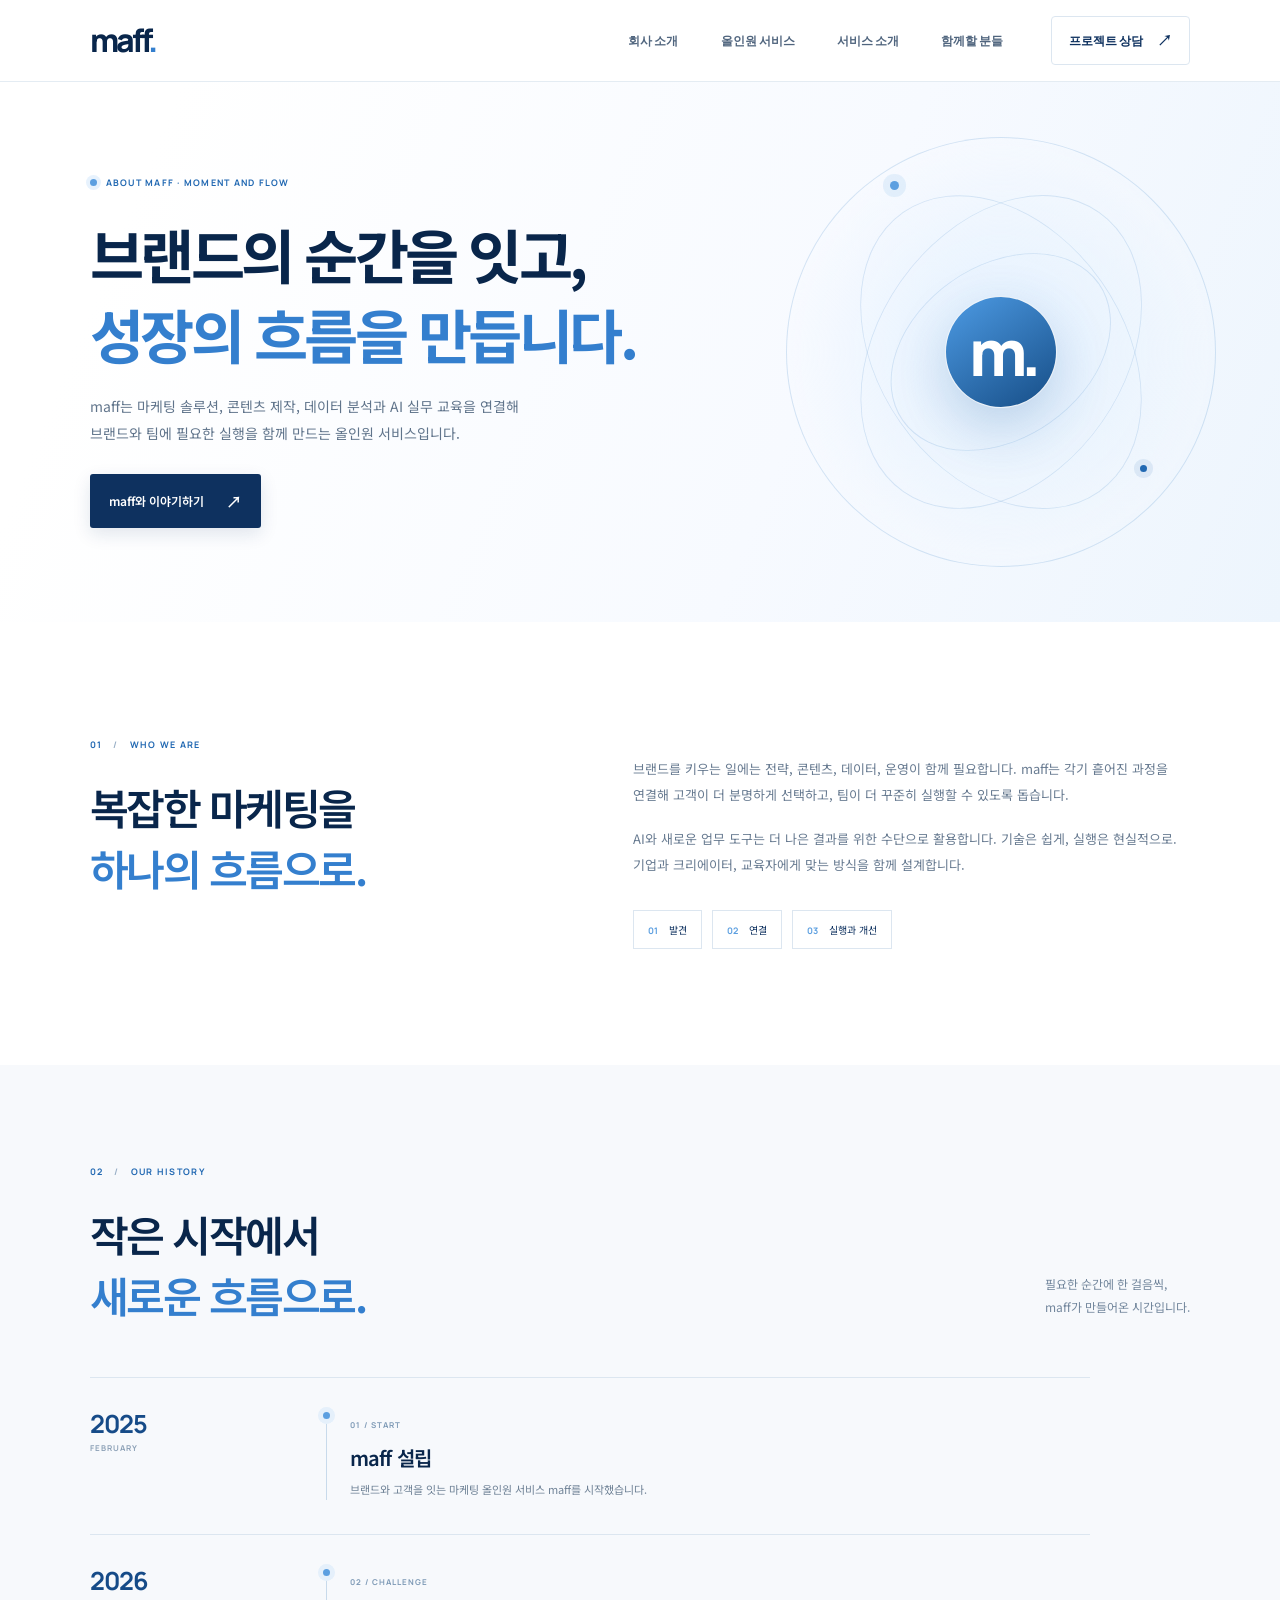
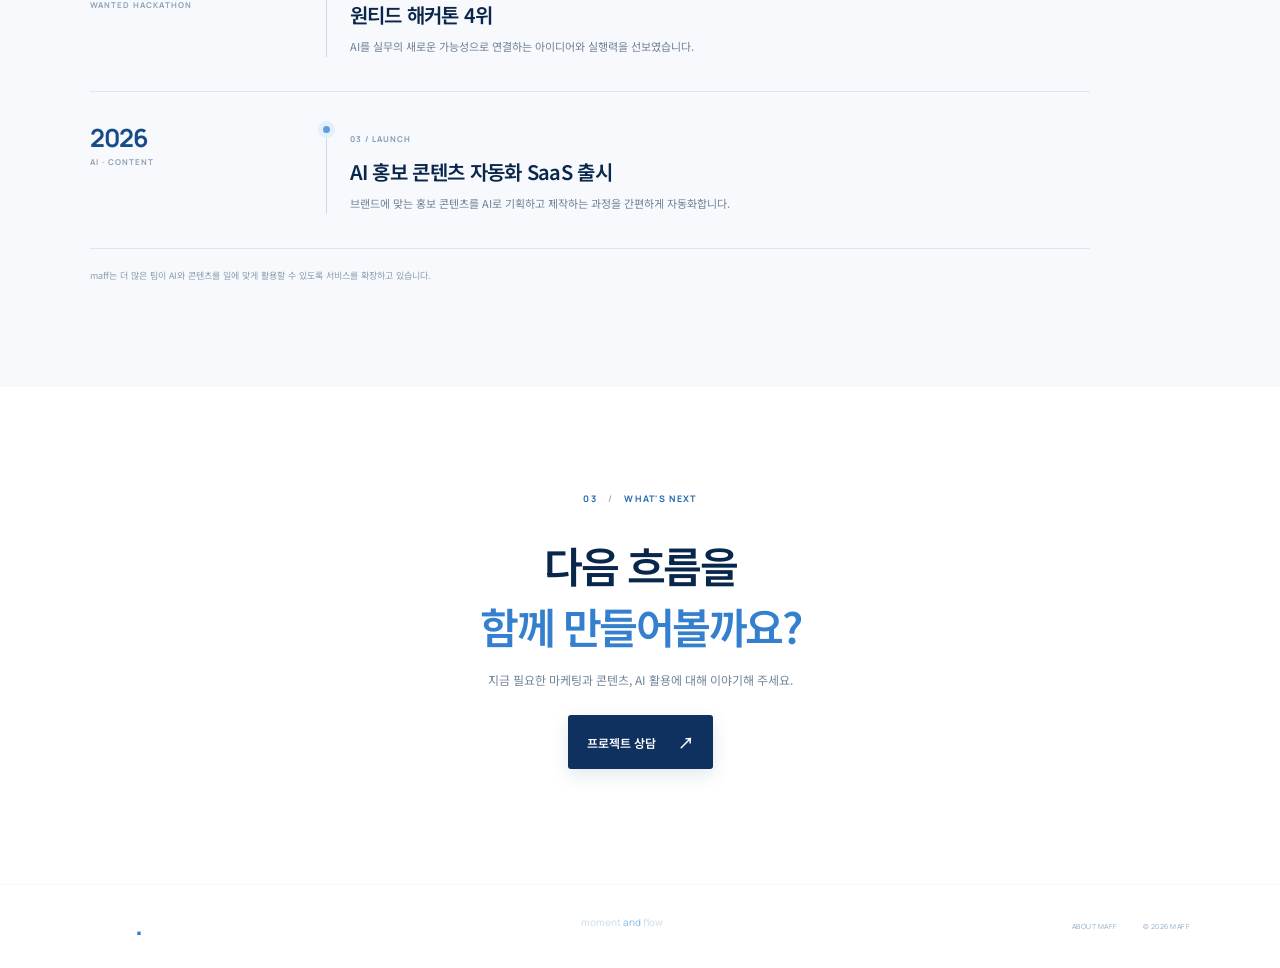
==== about.html @ 711a6cbf "Add maff company history page" ====
<!doctype html>
<html lang="ko">
<head>
  <meta charset="utf-8">
  <meta name="viewport" content="width=device-width, initial-scale=1">
  <meta name="theme-color" content="#ffffff">
  <meta name="description" content="maff는 2025년 시작한 마케팅 올인원 서비스로, 브랜딩과 콘텐츠, 데이터, AI 교육을 연결합니다.">
  <meta property="og:title" content="회사 소개 — maff">
  <meta property="og:description" content="moment and flow. 마케팅과 콘텐츠, 데이터, AI 교육으로 브랜드의 다음 흐름을 만듭니다.">
  <meta property="og:type" content="website">
  <title>회사 소개 — maff</title>
  <link rel="preconnect" href="https://fonts.googleapis.com">
  <link rel="preconnect" href="https://fonts.gstatic.com" crossorigin>
  <link href="https://fonts.googleapis.com/css2?family=Manrope:wght@400;500;600;700;800&family=Noto+Sans+KR:wght@400;500;600;700&display=swap" rel="stylesheet">
  <link rel="stylesheet" href="styles.css?v=about-20261008-1">
</head>
<body>
  <a class="skip-link" href="#main">본문으로 건너뛰기</a>
  <header class="site-header">
    <div class="header-inner">
      <a class="wordmark" href="index.html#top" aria-label="maff 홈">maff<span class="wordmark-dot">.</span></a>
      <button class="menu-toggle" type="button" aria-label="메뉴 열기" aria-expanded="false" aria-controls="primary-nav"><span></span><span></span></button>
      <nav class="primary-nav" id="primary-nav" aria-label="주요 메뉴">
        <a href="about.html" aria-current="page">회사 소개</a><a href="index.html#service">올인원 서비스</a><a href="index.html#capabilities">서비스 소개</a><a href="index.html#audience">함께할 분들</a>
        <a class="nav-cta" href="index.html#contact">프로젝트 상담 <span>↗</span></a>
      </nav>
    </div>
  </header>

  <main id="main">
    <section class="about-hero">
      <div class="section-shell about-hero-inner">
        <p class="eyebrow"><span class="eyebrow-dot"></span> ABOUT MAFF · MOMENT AND FLOW</p>
        <h1>브랜드의 순간을 잇고,<br><span>성장의 흐름을 만듭니다.</span></h1>
        <p class="about-hero-copy">maff는 마케팅 솔루션, 콘텐츠 제작, 데이터 분석과 AI 실무 교육을 연결해<br class="desktop-only"> 브랜드와 팀에 필요한 실행을 함께 만드는 올인원 서비스입니다.</p>
        <a class="button button-primary" href="index.html#contact">maff와 이야기하기 <span>↗</span></a>
        <div class="about-orbit" aria-hidden="true"><span></span><span></span><span></span><b>m.</b></div>
      </div>
    </section>

    <section class="about-story section-shell">
      <div class="about-story-heading">
        <p class="section-label">01 <span>/</span> WHO WE ARE</p>
        <h2>복잡한 마케팅을<br><em>하나의 흐름으로.</em></h2>
      </div>
      <div class="about-story-copy">
        <p>브랜드를 키우는 일에는 전략, 콘텐츠, 데이터, 운영이 함께 필요합니다. maff는 각기 흩어진 과정을 연결해 고객이 더 분명하게 선택하고, 팀이 더 꾸준히 실행할 수 있도록 돕습니다.</p>
        <p>AI와 새로운 업무 도구는 더 나은 결과를 위한 수단으로 활용합니다. 기술은 쉽게, 실행은 현실적으로. 기업과 크리에이터, 교육자에게 맞는 방식을 함께 설계합니다.</p>
        <div class="about-principles"><span><b>01</b> 발견</span><span><b>02</b> 연결</span><span><b>03</b> 실행과 개선</span></div>
      </div>
    </section>

    <section class="history-section">
      <div class="section-shell">
        <div class="history-heading">
          <div><p class="section-label">02 <span>/</span> OUR HISTORY</p><h2>작은 시작에서<br><em>새로운 흐름으로.</em></h2></div>
          <p>필요한 순간에 한 걸음씩,<br>maff가 만들어온 시간입니다.</p>
        </div>
        <ol class="timeline">
          <li class="timeline-item">
            <div class="timeline-date"><span>2025</span><small>FEBRUARY</small></div>
            <div class="timeline-content"><span class="timeline-index">01 / START</span><h3>maff 설립</h3><p>브랜드와 고객을 잇는 마케팅 올인원 서비스 maff를 시작했습니다.</p></div>
          </li>
          <li class="timeline-item">
            <div class="timeline-date"><span>2026</span><small>WANTED HACKATHON</small></div>
            <div class="timeline-content"><span class="timeline-index">02 / CHALLENGE</span><h3>원티드 해커톤 4위</h3><p>AI를 실무의 새로운 가능성으로 연결하는 아이디어와 실행력을 선보였습니다.</p></div>
          </li>
          <li class="timeline-item">
            <div class="timeline-date"><span>2026</span><small>AI · CONTENT</small></div>
            <div class="timeline-content"><span class="timeline-index">03 / LAUNCH</span><h3>AI 홍보 콘텐츠 자동화 SaaS 출시</h3><p>브랜드에 맞는 홍보 콘텐츠를 AI로 기획하고 제작하는 과정을 간편하게 자동화합니다.</p></div>
          </li>
        </ol>
        <p class="history-note">maff는 더 많은 팀이 AI와 콘텐츠를 일에 맞게 활용할 수 있도록 서비스를 확장하고 있습니다.</p>
      </div>
    </section>

    <section class="about-cta section-shell">
      <p class="section-label">03 <span>/</span> WHAT'S NEXT</p>
      <h2>다음 흐름을<br><em>함께 만들어볼까요?</em></h2>
      <p>지금 필요한 마케팅과 콘텐츠, AI 활용에 대해 이야기해 주세요.</p>
      <a class="button button-primary" href="index.html#contact">프로젝트 상담 <span>↗</span></a>
    </section>
  </main>

  <footer class="site-footer section-shell"><a class="wordmark footer-wordmark" href="index.html#top">maff<span class="wordmark-dot">.</span></a><p class="footer-motto">moment <b>and</b> flow</p><div class="footer-meta"><a href="about.html">ABOUT MAFF</a><span>© 2026 MAFF</span></div></footer>
  <script src="script.js?v=20261008-formspree-1"></script>
</body>
</html>
---- styles.css ----
:root {
  --blue-950: #09264b;
  --blue-900: #0e315f;
  --blue-800: #164b88;
  --blue-700: #2168b2;
  --blue-600: #347fce;
  --blue-500: #5c9fe0;
  --blue-300: #a8cbed;
  --blue-100: #e8f2fc;
  --blue-50: #f3f8fe;
  --ink: #14273d;
  --muted: #687b91;
  --paper: #ffffff;
  --wash: #f7f9fc;
  --line: #dce6f0;
  --font-ko: "Noto Sans KR", "Apple SD Gothic Neo", sans-serif;
  --font-en: "Manrope", "DM Sans", sans-serif;
  --page-pad: clamp(22px, 7vw, 112px);
}
* { box-sizing: border-box; }
html { scroll-behavior: smooth; scroll-padding-top: 86px; }
body { margin: 0; color: var(--ink); background: var(--paper); font-family: var(--font-ko); -webkit-font-smoothing: antialiased; }
a { color: inherit; text-decoration: none; }
button { font: inherit; }
.skip-link { position: absolute; top: -60px; left: 20px; z-index: 100; padding: 12px 18px; color: #fff; background: var(--blue-900); border-radius: 8px; }
.skip-link:focus { top: 12px; }
.section-shell { width: min(100%, 1600px); margin-inline: auto; padding-inline: var(--page-pad); }
.site-header { position: sticky; top: 0; z-index: 30; height: 82px; border-bottom: 1px solid rgba(220,230,240,.76); background: rgba(255,255,255,.91); backdrop-filter: blur(16px); }
.header-inner { display: flex; align-items: center; justify-content: space-between; width: min(100%, 1600px); height: 100%; margin-inline: auto; padding-inline: var(--page-pad); }
.wordmark { color: var(--blue-950); font: 800 32px/.9 var(--font-en); letter-spacing: -2.8px; }
.wordmark-dot { color: var(--blue-600); }
.primary-nav { display: flex; align-items: center; gap: clamp(24px, 3.3vw, 50px); color: #50657e; font: 600 12px var(--font-en); }
.primary-nav > a:not(.nav-cta) { transition: color .2s; }
.primary-nav > a:not(.nav-cta):hover { color: var(--blue-600); }
.nav-cta { display: flex; align-items: center; gap: 14px; margin-left: 6px; padding: 13px 17px; border: 1px solid var(--line); border-radius: 4px; color: var(--blue-900); transition: .2s; }
.nav-cta:hover { color: white; border-color: var(--blue-900); background: var(--blue-900); }
.nav-cta span { font-size: 15px; }
.menu-toggle { display: none; }
.hero { position: relative; display: grid; grid-template-columns: 1.05fr .95fr; align-items: center; min-height: 660px; padding-top: 58px; padding-bottom: 94px; overflow: hidden; background: linear-gradient(115deg, #fff 15%, #fbfdff 58%, #f3f8fe 100%); }
.hero-copy { position: relative; z-index: 2; padding-bottom: 6px; }
.eyebrow, .section-label, .hero-bottom, .art-caption, .service-top, .service-tags, .services-footer, .flow-kicker, .canvas-label, .canvas-foot, .work-note, .contact-card-top, .footer-meta { font-family: var(--font-en); }
.eyebrow { display: flex; align-items: center; gap: 9px; margin: 0 0 26px; color: var(--blue-700); font-size: 9px; font-weight: 700; letter-spacing: 1.25px; }
.eyebrow-dot { width: 7px; height: 7px; border-radius: 50%; background: var(--blue-500); box-shadow: 0 0 0 4px #e7f2fd; }
h1,h2,h3,p { margin-top: 0; }
.hero h1 { margin-bottom: 23px; color: var(--blue-950); font-size: clamp(37px, 4.35vw, 65px); font-weight: 700; letter-spacing: -3.8px; line-height: 1.31; word-break: keep-all; }
.hero h1 span { color: var(--blue-600); }
.hero-description { margin-bottom: 31px; color: #60748b; font-size: 15px; line-height: 1.9; word-break: keep-all; }
.hero-actions { display: flex; align-items: center; gap: 25px; }
.button { display: inline-flex; align-items: center; gap: 22px; padding: 15px 19px; border-radius: 3px; font-size: 12px; font-weight: 600; transition: .2s; }
.button-primary { color: #fff; background: var(--blue-900); box-shadow: 0 6px 18px rgba(14,49,95,.12); }
.button-primary:hover { transform: translateY(-2px); background: var(--blue-700); }
.button-primary span { font-size: 16px; }
.text-link, .arrow-link { color: var(--blue-800); font: 600 11px var(--font-en); }
.text-link span, .arrow-link span { margin-left: 7px; color: var(--blue-600); }
.hero-note { display: flex; align-items: center; gap: 11px; margin-top: 58px; color: #8b9bad; font-size: 10px; }
.note-line { width: 30px; height: 1px; background: var(--blue-500); }
.hero-art { position: relative; justify-self: end; width: min(100%, 500px); aspect-ratio: 1 / 1; margin-right: -10px; }
.hero-art::before { position: absolute; inset: 12%; border-radius: 50%; background: radial-gradient(circle, rgba(220,238,255,.9), rgba(242,248,254,.42) 62%, transparent 69%); content: ""; }
.art-orbit { position: absolute; top: 50%; left: 50%; border: 1px solid rgba(67,135,199,.24); border-radius: 50%; transform: translate(-50%,-50%) rotate(-25deg); }
.orbit-one { width: 86%; height: 42%; }
.orbit-two { width: 80%; height: 64%; transform: translate(-50%,-50%) rotate(38deg); border-color: rgba(67,135,199,.18); }
.orbit-three { width: 55%; height: 87%; transform: translate(-50%,-50%) rotate(58deg); border-color: rgba(67,135,199,.14); }
.art-core { position: absolute; top: 50%; left: 50%; display: grid; width: 156px; height: 156px; place-items: center; border: 1px solid rgba(255,255,255,.9); border-radius: 50%; background: linear-gradient(145deg, #4d9be4, #1b5795 75%); box-shadow: 0 24px 70px rgba(36,99,159,.28), inset 0 2px 10px rgba(255,255,255,.28); transform: translate(-50%,-50%); }
.art-core::before { position: absolute; inset: 11px; border: 1px solid rgba(255,255,255,.22); border-radius: 50%; content: ""; }
.art-core span { margin-top: -13px; color: white; font: 700 99px/.9 var(--font-en); letter-spacing: -12px; }
.art-node { position: absolute; display: flex; align-items: center; gap: 8px; padding: 9px 12px; border: 1px solid rgba(211,228,244,.92); border-radius: 24px; color: var(--blue-900); background: rgba(255,255,255,.86); box-shadow: 0 7px 22px rgba(21,72,119,.08); font: 600 9px var(--font-en); }
.art-node i { display: block; width: 6px; height: 6px; border-radius: 50%; background: var(--blue-500); }
.node-a { top: 21%; left: 14%; }.node-b { top: 26%; right: 4%; }.node-c { right: 12%; bottom: 18%; }
.art-caption { position: absolute; bottom: 18%; left: 9%; color: #7890a9; font-size: 8px; font-weight: 600; letter-spacing: 1px; line-height: 2.2; }
.art-caption span { margin-right: 6px; color: var(--blue-600); }
.art-sparkle { position: absolute; color: var(--blue-400, #78ade0); }
.sparkle-a { top: 18%; right: 23%; font-size: 20px; }.sparkle-b { bottom: 27%; left: 16%; color: #9dc6eb; font-size: 14px; }
.hero-bottom { position: absolute; right: var(--page-pad); bottom: 27px; left: var(--page-pad); display: flex; align-items: center; gap: 12px; color: #91a2b4; font-size: 8px; font-weight: 600; letter-spacing: 1.2px; }
.scroll-mark { color: var(--blue-500); font-size: 15px; }.hero-bottom-right { margin-left: auto; }
.intro { padding-top: 133px; padding-bottom: 106px; }
.section-label { display: flex; align-items: center; gap: 11px; color: var(--blue-700); font-size: 9px; font-weight: 700; letter-spacing: 1.3px; }
.section-label > span { color: #97aec5; }
.intro-content { display: grid; grid-template-columns: 1.05fr .95fr; align-items: end; gap: 8%; margin-top: 42px; }
.intro h2, .approach h2, .work-heading h2 { margin-bottom: 0; color: var(--blue-950); font-size: clamp(31px, 3.3vw, 47px); font-weight: 600; letter-spacing: -2.6px; line-height: 1.5; word-break: keep-all; }
.intro h2 em, .approach h2 em, .contact-copy h2 em { color: var(--blue-600); font-style: normal; }
.intro-text { max-width: 440px; padding-bottom: 4px; }
.intro-text p { margin-bottom: 20px; color: #687b91; font-size: 13px; line-height: 2; word-break: keep-all; }
.arrow-link { font-family: var(--font-ko); font-size: 11px; }
.intro-signature { display: flex; align-items: center; gap: 15px; margin-top: 72px; padding-top: 20px; border-top: 1px solid var(--line); color: #7890a8; font-size: 10px; }
.signature-mark { color: var(--blue-700); font: 800 25px var(--font-en); letter-spacing: -2px; }.intro-signature > span:nth-child(2) { color: var(--blue-900); font: 600 12px var(--font-en); }.intro-signature b { color: var(--blue-500); font-weight: 400; }.signature-line { flex: 1; height: 1px; background: var(--line); }
.services-section { padding-block: 108px 58px; color: #fff; background: var(--blue-950); }
.services-heading { display: flex; align-items: end; justify-content: space-between; margin-bottom: 54px; }
.light-label { color: #9dc5ec; }.light-label > span { color: #7292b6; }
.services-heading h2 { margin: 26px 0 0; color: #fff; font-size: clamp(34px, 4vw, 54px); font-weight: 600; letter-spacing: -2.8px; line-height: 1.4; }
.services-heading > p { margin-bottom: 4px; color: #b6c8dc; font-size: 12px; line-height: 1.9; }
.service-grid { display: grid; grid-template-columns: repeat(3, 1fr); border-top: 1px solid rgba(186,211,237,.25); border-left: 1px solid rgba(186,211,237,.25); }
.service-card { position: relative; min-height: 250px; padding: 25px 27px 23px; border-right: 1px solid rgba(186,211,237,.25); border-bottom: 1px solid rgba(186,211,237,.25); background: rgba(255,255,255,.025); transition: background .24s, transform .24s; }
.service-card:hover { z-index: 1; background: rgba(102,163,221,.12); transform: translateY(-3px); }
.service-featured { background: rgba(59,124,185,.14); }
.service-top { display: flex; align-items: center; justify-content: space-between; color: #8eaccb; font-size: 8px; font-weight: 600; letter-spacing: 1px; }
.service-icon { display: grid; width: 32px; height: 32px; place-items: center; border: 1px solid rgba(173,204,235,.33); border-radius: 50%; color: #abd0f2; font: 400 19px var(--font-en); }
.icon-orbit { font-size: 26px; }.icon-star { font-size: 15px; }.icon-bag { font-size: 20px; }.icon-ai { font-size: 17px; color: #d0e6fb; }
.service-card h3 { margin: 21px 0 10px; color: #fff; font-size: 21px; font-weight: 500; letter-spacing: -.8px; line-height: 1.5; }
.service-card p { max-width: 260px; min-height: 40px; margin-bottom: 18px; color: #afc0d3; font-size: 10px; line-height: 1.8; word-break: keep-all; }
.service-tags { display: flex; flex-wrap: wrap; gap: 5px; }
.service-tags span { padding: 5px 8px; border: 1px solid rgba(167,195,224,.2); border-radius: 2px; color: #9cb4cf; font-size: 7px; }
.services-footer { display: flex; align-items: center; justify-content: space-between; padding-top: 23px; color: #7793b2; font-size: 8px; font-weight: 600; letter-spacing: 1px; }
.services-footer a { color: #d5e7f8; font-family: var(--font-ko); font-size: 10px; letter-spacing: 0; }.services-footer a span { margin-left: 10px; color: #8dc0f0; }
.approach { display: grid; grid-template-columns: .85fr 1.15fr; gap: 8%; padding-top: 133px; padding-bottom: 127px; }
.approach-heading h2 { margin: 33px 0 17px; font-size: clamp(31px, 3vw, 43px); line-height: 1.48; }
.approach-heading > p { color: #74869a; font-size: 11px; line-height: 1.9; }
.flow-list { border-top: 1px solid var(--line); }
.flow-step { display: grid; grid-template-columns: 36px 56px 1fr 20px; align-items: center; gap: 14px; min-height: 104px; border-bottom: 1px solid var(--line); }
.flow-number { align-self: start; padding-top: 25px; color: #8fa8c0; font: 600 9px var(--font-en); }
.flow-symbol { position: relative; display: grid; width: 43px; height: 43px; place-items: center; border: 1px solid #cfe0f0; border-radius: 50%; background: var(--blue-50); }
.symbol-discover i { width: 13px; height: 13px; border: 2px solid var(--blue-600); border-radius: 50%; }.symbol-discover i::after { position: relative; top: 8px; left: 9px; display: block; width: 7px; height: 2px; background: var(--blue-600); content: ""; transform: rotate(48deg); }
.symbol-design i { position: absolute; width: 7px; height: 7px; border: 1px solid var(--blue-600); border-radius: 50%; }.symbol-design i:nth-child(1) { top: 10px; left: 17px; }.symbol-design i:nth-child(2) { bottom: 10px; left: 10px; }.symbol-design i:nth-child(3) { right: 10px; bottom: 10px; }
.symbol-make i { width: 15px; height: 15px; border: 1px solid var(--blue-600); transform: rotate(45deg); }.symbol-grow i { position: absolute; bottom: 12px; width: 5px; border: 1px solid var(--blue-600); border-bottom: 0; }.symbol-grow i:nth-child(1) { left: 11px; height: 8px; }.symbol-grow i:nth-child(2) { left: 19px; height: 14px; }.symbol-grow i:nth-child(3) { left: 27px; height: 19px; }
.flow-kicker { display: block; margin-bottom: 5px; color: var(--blue-600); font-size: 7px; font-weight: 700; letter-spacing: 1.1px; }
.flow-copy h3 { margin-bottom: 4px; color: var(--blue-950); font-size: 14px; font-weight: 600; letter-spacing: -.5px; }
.flow-copy p { margin: 0; color: #7a8c9f; font-size: 9px; line-height: 1.6; word-break: keep-all; }
.flow-arrow { align-self: start; padding-top: 22px; color: #8fb7de; font-size: 17px; }
.work-teaser { padding-block: 102px 93px; background: var(--wash); }
.work-heading { display: flex; align-items: end; justify-content: space-between; margin-bottom: 37px; }
.work-heading h2 { margin-top: 24px; font-size: clamp(30px, 3.2vw, 43px); line-height: 1.48; }
.work-heading > p { margin-bottom: 3px; color: #72869c; font-size: 11px; line-height: 1.9; }
.work-canvas { overflow: hidden; border: 1px solid #dfe9f2; background: #edf4fb; }
.canvas-label, .canvas-foot { display: flex; justify-content: space-between; padding: 14px 19px; color: #7893ad; font-size: 7px; font-weight: 600; letter-spacing: 1px; }
.canvas-visual { position: relative; display: grid; min-height: 360px; place-items: center; overflow: hidden; background: radial-gradient(ellipse at 50% 52%, rgba(255,255,255,.98), rgba(231,241,250,.75) 57%, #e9f2fa 100%); }
.canvas-ring { position: absolute; top: 50%; left: 50%; border: 1px solid rgba(72,132,190,.22); border-radius: 50%; transform: translate(-50%,-50%); }
.ring-a { width: 390px; height: 170px; transform: translate(-50%,-50%) rotate(-22deg); }.ring-b { width: 370px; height: 250px; transform: translate(-50%,-50%) rotate(27deg); }.ring-c { width: 250px; height: 320px; transform: translate(-50%,-50%) rotate(55deg); }
.canvas-center { z-index: 1; display: grid; width: 110px; height: 110px; place-items: center; border-radius: 50%; color: white; background: linear-gradient(145deg,#4d9be4,#164d86); box-shadow: 0 18px 35px rgba(28,85,139,.2); font: 700 35px var(--font-en); letter-spacing: -3px; }.canvas-center span { color: #c5e3ff; }
.canvas-chip { position: absolute; z-index: 2; padding: 9px 12px; border: 1px solid #d7e5f2; border-radius: 4px; color: #7792ab; background: rgba(255,255,255,.88); box-shadow: 0 8px 25px rgba(41,83,120,.07); font: 600 7px/1.7 var(--font-en); letter-spacing: .7px; }.canvas-chip b { color: #24476d; font-size: 10px; font-weight: 600; letter-spacing: 0; }
.chip-brand { top: 18%; left: calc(50% - 212px); }.chip-digital { top: 23%; right: calc(50% - 232px); }.chip-content { bottom: 17%; left: calc(50% - 226px); }.chip-data { right: calc(50% - 217px); bottom: 18%; }
.canvas-mini { position: absolute; right: 10%; bottom: 12%; color: #6e8eae; font: 600 9px/1.7 var(--font-en); }.canvas-mini span { color: #94adc4; }
.work-note { margin: 14px 0 0; color: #8b9caf; font-size: 8px; }
.contact-section { color: #fff; background: var(--blue-900); }
.contact-shell { display: grid; grid-template-columns: .88fr 1.12fr; align-items: center; gap: clamp(36px, 7vw, 100px); min-height: 430px; padding-top: 82px; padding-bottom: 82px; }
.contact-copy h2 { margin: 29px 0 13px; color: #fff; font-size: clamp(38px, 4.3vw, 57px); font-weight: 600; letter-spacing: -3.2px; line-height: 1.4; }
.contact-copy h2 em { color: #8cc4f4; }.contact-copy > p { margin-bottom: 24px; color: #bbcee2; font-size: 11px; line-height: 1.9; }
.contact-email { display: inline-flex; align-items: center; gap: 18px; padding-bottom: 7px; border-bottom: 1px solid #8ab7e3; color: white; font-size: 11px; }.contact-email span { color: #9bcafa; font-size: 15px; }
.contact-card { position: relative; min-height: 225px; padding: 23px; overflow: hidden; border: 1px solid rgba(220,238,255,.22); background: linear-gradient(135deg,rgba(255,255,255,.11),rgba(255,255,255,.035)); }
.contact-card-top { position: relative; z-index: 1; display: flex; align-items: center; justify-content: space-between; color: #aac5df; font-size: 7px; font-weight: 600; letter-spacing: 1px; }.contact-card-mark { color: #fff; font: 800 21px var(--font-en); letter-spacing: -2px; }
.contact-card > p { position: relative; z-index: 1; margin: 35px 0 19px; color: #fff; font-size: 20px; font-weight: 500; letter-spacing: -.8px; line-height: 1.55; }
.contact-card-link { position: relative; z-index: 1; display: inline-flex; gap: 16px; color: #c6def5; font-size: 10px; }.contact-card-link span { color: #9bcafa; }
.contact-orbit { position: absolute; right: -67px; bottom: -132px; width: 280px; height: 280px; border: 1px solid rgba(178,216,251,.24); border-radius: 50%; }.contact-orbit::before,.contact-orbit::after { position: absolute; inset: 23px; border: 1px solid rgba(178,216,251,.18); border-radius: 50%; content: ""; }.contact-orbit::after { inset: 50px; }.contact-orbit i { position: absolute; top: 42px; left: 27px; width: 7px; height: 7px; border-radius: 50%; background: #8cc4f4; }.contact-orbit i:nth-child(2) { top: 100px; left: -3px; width: 5px; height: 5px; }.contact-orbit i:nth-child(3) { top: 20px; left: 80px; width: 4px; height: 4px; }
.site-footer { display: grid; grid-template-columns: 1fr 1fr auto; align-items: center; min-height: 84px; border-top: 1px solid rgba(211,231,250,.2); }.footer-wordmark { color: #fff; font-size: 25px; }.footer-motto { color: #d0e0f0; font: 500 10px var(--font-en); }.footer-motto b { color: #85b9e9; font-weight: 400; }.footer-meta { display: flex; gap: 25px; color: #8ea9c4; font-size: 7px; letter-spacing: .5px; }
@media (max-width: 900px) {
  :root { --page-pad: 5vw; }
  .hero { min-height: 590px; grid-template-columns: 1.1fr .9fr; }.hero-art { width: 112%; margin-right: -40px; }.hero h1 { font-size: clamp(36px,5vw,52px); }
  .service-card { padding-inline: 20px; }.service-card h3 { font-size: 19px; }.approach { gap: 5%; }.contact-shell { gap: 6%; }
}
@media (max-width: 680px) {
  :root { --page-pad: 23px; }
  html { scroll-padding-top: 68px; }.site-header { height: 66px; }.wordmark { font-size: 29px; }.menu-toggle { display: flex; flex-direction: column; gap: 5px; justify-content: center; width: 40px; height: 40px; padding: 9px; border: 1px solid var(--line); border-radius: 3px; background: white; }.menu-toggle span { display: block; width: 20px; height: 1px; background: var(--blue-900); transition: transform .2s; }.menu-toggle[aria-expanded="true"] span:first-child { transform: translateY(3px) rotate(45deg); }.menu-toggle[aria-expanded="true"] span:last-child { transform: translateY(-3px) rotate(-45deg); }
  .primary-nav { position: absolute; top: 65px; right: 0; left: 0; display: none; align-items: stretch; gap: 0; padding: 9px var(--page-pad) 22px; border-bottom: 1px solid var(--line); background: rgba(255,255,255,.98); box-shadow: 0 15px 20px rgba(18,48,78,.06); }.primary-nav.is-open { display: flex; flex-direction: column; }.primary-nav > a:not(.nav-cta) { padding: 14px 2px; border-bottom: 1px solid #edf1f5; font-size: 13px; }.nav-cta { justify-content: space-between; margin: 14px 0 0; padding: 13px 14px; }
  .hero { display: flex; flex-direction: column; align-items: stretch; min-height: auto; padding-top: 60px; padding-bottom: 69px; }.hero-copy { z-index: 3; }.eyebrow { margin-bottom: 20px; font-size: 7px; letter-spacing: .8px; }.hero h1 { margin-bottom: 16px; font-size: clamp(35px, 9vw, 48px); letter-spacing: -2.6px; line-height: 1.38; }.hero-description { font-size: 12px; }.desktop-only { display: none; }.hero-actions { gap: 18px; }.button { padding: 13px 15px; font-size: 10px; }.text-link { font-size: 10px; }.hero-note { margin-top: 30px; font-size: 9px; }.hero-art { align-self: center; width: min(100%, 390px); margin: -9px 0 -20px; }.art-core { width: 120px; height: 120px; }.art-core span { font-size: 78px; }.node-a { left: 8%; }.node-b { right: 3%; }.node-c { right: 6%; }.art-caption { left: 4%; }.hero-bottom { right: var(--page-pad); bottom: 17px; left: var(--page-pad); font-size: 7px; }
  .intro { padding-top: 83px; padding-bottom: 75px; }.intro-content { grid-template-columns: 1fr; gap: 20px; margin-top: 27px; }.intro h2 { font-size: 32px; letter-spacing: -2px; line-height: 1.48; }.intro-text { max-width: 100%; }.intro-text p { font-size: 12px; }.intro-signature { gap: 9px; margin-top: 43px; font-size: 8px; }.intro-signature > span:last-child { font-size: 8px; }.signature-line { min-width: 12px; }
  .services-section { padding-block: 78px 36px; }.services-heading { display: block; margin-bottom: 31px; }.services-heading h2 { margin-top: 21px; font-size: 37px; letter-spacing: -2px; }.services-heading > p { margin-top: 12px; font-size: 10px; }.service-grid { grid-template-columns: repeat(2,1fr); }.service-card { min-height: 226px; padding: 18px 13px 17px; }.service-top { font-size: 6px; letter-spacing: .55px; }.service-icon { width: 27px; height: 27px; font-size: 16px; }.service-card h3 { margin: 17px 0 7px; font-size: 17px; }.service-card p { min-height: 53px; margin-bottom: 12px; font-size: 9px; }.service-tags { gap: 4px; }.service-tags span { padding: 4px 5px; font-size: 6px; }.services-footer { align-items: start; gap: 12px; font-size: 6px; }.services-footer a { max-width: 155px; text-align: right; font-size: 9px; }
  .approach { grid-template-columns: 1fr; gap: 33px; padding-top: 83px; padding-bottom: 82px; }.approach-heading h2 { margin: 23px 0 12px; font-size: 34px; letter-spacing: -2px; }.flow-step { grid-template-columns: 24px 44px 1fr 15px; gap: 9px; min-height: 94px; }.flow-symbol { width: 37px; height: 37px; }.symbol-design i:nth-child(1) { top: 8px; left: 15px; }.symbol-design i:nth-child(2) { bottom: 8px; left: 8px; }.symbol-design i:nth-child(3) { right: 8px; bottom: 8px; }.symbol-grow i:nth-child(1) { left: 9px; }.symbol-grow i:nth-child(2) { left: 16px; }.symbol-grow i:nth-child(3) { left: 23px; }.flow-copy h3 { font-size: 13px; }.flow-copy p { font-size: 8px; }.flow-arrow { font-size: 14px; }
  .work-teaser { padding-block: 78px 64px; }.work-heading { display: block; margin-bottom: 25px; }.work-heading h2 { margin-top: 20px; font-size: 31px; letter-spacing: -2px; }.work-heading > p { margin-top: 11px; font-size: 10px; }.canvas-label, .canvas-foot { padding: 12px 10px; font-size: 6px; letter-spacing: .5px; }.canvas-visual { min-height: 290px; }.ring-a { width: 290px; height: 135px; }.ring-b { width: 285px; height: 205px; }.ring-c { width: 195px; height: 265px; }.canvas-center { width: 84px; height: 84px; font-size: 28px; }.canvas-chip { padding: 7px 8px; font-size: 6px; }.canvas-chip b { font-size: 8px; }.chip-brand { left: calc(50% - 154px); }.chip-digital { right: calc(50% - 164px); }.chip-content { left: calc(50% - 163px); }.chip-data { right: calc(50% - 153px); }.canvas-mini { right: 7%; bottom: 7%; font-size: 7px; }.work-note { font-size: 7px; line-height: 1.6; }
  .contact-shell { grid-template-columns: 1fr; gap: 34px; padding-top: 73px; padding-bottom: 55px; }.contact-copy h2 { margin: 23px 0 11px; font-size: 43px; letter-spacing: -2.6px; }.contact-card { min-height: 205px; }.contact-card > p { margin-top: 28px; font-size: 19px; }.site-footer { grid-template-columns: 1fr auto; gap: 8px; min-height: 100px; padding-top: 18px; padding-bottom: 17px; }.footer-motto { justify-self: end; }.footer-meta { grid-column: 1 / -1; justify-content: space-between; gap: 8px; font-size: 6px; }
}
@media (prefers-reduced-motion: reduce) { html { scroll-behavior: auto; } *, *::before, *::after { transition-duration: .01ms !important; animation-duration: .01ms !important; animation-iteration-count: 1 !important; } }

/* AI platform home refresh */
.audience-grid { display: grid; grid-template-columns: repeat(3, 1fr); border-top: 1px solid var(--line); border-left: 1px solid var(--line); background: #fff; }
.audience-card { display: flex; min-height: 275px; flex-direction: column; align-items: flex-start; padding: 25px 28px; border-right: 1px solid var(--line); border-bottom: 1px solid var(--line); background: #fff; transition: background .2s, transform .2s; }
.audience-card:hover { background: #f8fbff; transform: translateY(-3px); }
.audience-index { color: #7792ad; font: 700 8px var(--font-en); letter-spacing: 1px; }
.audience-symbol { display: grid; width: 42px; height: 42px; margin-top: 24px; place-items: center; border: 1px solid #d5e6f6; border-radius: 50%; color: var(--blue-700); background: var(--blue-50); font-size: 20px; }
.audience-card h3 { margin: 17px 0 9px; color: var(--blue-950); font-size: 19px; font-weight: 600; letter-spacing: -.7px; }
.audience-card p { margin: 0 0 20px; color: #6f8296; font-size: 11px; line-height: 1.9; word-break: keep-all; }
.audience-card a { display: flex; width: 100%; justify-content: space-between; margin-top: auto; padding-top: 13px; border-top: 1px solid #e7edf3; color: var(--blue-800); font-size: 10px; font-weight: 600; }
.audience-card a span { color: var(--blue-500); }
.contact-form { display: grid; min-width: 0; align-content: start; gap: 9px; padding: clamp(20px, 3vw, 32px); border: 1px solid rgba(220,238,255,.23); background: rgba(255,255,255,.07); }
.contact-form label { margin-top: 6px; color: #d8e8f8; font-size: 10px; font-weight: 600; }
.contact-form input, .contact-form select, .contact-form textarea { width: 100%; padding: 12px 13px; border: 1px solid rgba(213,231,248,.27); border-radius: 2px; outline: none; color: #fff; background: rgba(255,255,255,.08); font: 400 11px/1.7 var(--font-ko); }
.contact-form input::placeholder, .contact-form textarea::placeholder { color: #a9bfd5; }
.contact-form select { color: #fff; }
.contact-form select option { color: var(--ink); background: #fff; }
.contact-form input:focus, .contact-form select:focus, .contact-form textarea:focus { border-color: #9bcafa; box-shadow: 0 0 0 3px rgba(155,202,250,.14); }
.contact-form textarea { resize: vertical; }
.form-submit { justify-content: space-between; width: 100%; margin-top: 8px; border: 0; cursor: pointer; }
.form-note { margin: 0; color: #b9cde0; font-size: 9px; line-height: 1.7; }
@media (max-width: 900px) {
  .audience-grid { grid-template-columns: repeat(2, minmax(0, 1fr)); }
  .audience-card { padding-inline: 20px; }
  .audience-card:last-child { grid-column: 1 / -1; justify-self: center; width: 50%; }
  .contact-shell { grid-template-columns: 1fr; gap: 36px; padding-top: 70px; padding-bottom: 58px; }
  .contact-copy { max-width: 680px; }
  .contact-form { width: 100%; }
}
@media (max-width: 680px) {
  .audience-grid { grid-template-columns: 1fr; }
  .audience-card:last-child { grid-column: auto; width: 100%; }
  .audience-card { min-height: 235px; padding: 21px; }
  .audience-symbol { margin-top: 17px; }
  .contact-form { padding: 19px; }
  .contact-form input, .contact-form select, .contact-form textarea { font-size: 12px; }
}

/* About page */
.about-hero { position: relative; overflow: hidden; background: linear-gradient(112deg, #fff 12%, #f7faff 62%, #edf5fd 100%); }
.about-hero-inner { position: relative; display: grid; grid-template-columns: 1.08fr .92fr; align-content: center; align-items: center; min-height: 540px; padding-block: 76px; }
.about-hero .eyebrow { grid-column: 1; margin-bottom: 25px; }
.about-hero h1 { position: relative; z-index: 1; grid-column: 1; margin-bottom: 20px; color: var(--blue-950); font-size: clamp(38px, 4.6vw, 64px); font-weight: 700; letter-spacing: -3.5px; line-height: 1.35; word-break: keep-all; }
.about-hero h1 span { color: var(--blue-600); }
.about-hero-copy { position: relative; z-index: 1; grid-column: 1; margin-bottom: 27px; color: #60748b; font-size: 14px; line-height: 1.9; word-break: keep-all; }
.about-hero .button { grid-column: 1; justify-self: start; }
.about-orbit { position: absolute; top: 50%; right: 5%; display: grid; width: min(38vw, 430px); aspect-ratio: 1; place-items: center; border: 1px solid rgba(67,135,199,.2); border-radius: 50%; background: radial-gradient(circle, rgba(223,239,255,.8), rgba(247,250,255,.15) 68%, transparent 70%); transform: translateY(-50%); }
.about-orbit::before, .about-orbit::after, .about-orbit span { position: absolute; inset: 10%; border: 1px solid rgba(67,135,199,.18); border-radius: 50%; content: ""; }
.about-orbit::before { transform: rotate(35deg) scaleX(.72); }.about-orbit::after { transform: rotate(-35deg) scaleX(.72); }.about-orbit span:nth-child(1) { inset: 22%; transform: rotate(55deg) scaleX(.72); }.about-orbit span:nth-child(2) { top: 10%; left: 24%; width: 9px; height: 9px; border: 0; background: #5c9fe0; box-shadow: 0 0 0 7px rgba(92,159,224,.13); }.about-orbit span:nth-child(3) { top: auto; right: 16%; bottom: 22%; left: auto; width: 7px; height: 7px; border: 0; background: #2168b2; box-shadow: 0 0 0 6px rgba(33,104,178,.1); }.about-orbit b { display: grid; width: 112px; height: 112px; place-items: center; border: 1px solid rgba(255,255,255,.9); border-radius: 50%; color: #fff; background: linear-gradient(145deg,#4d9be4,#164d86); box-shadow: 0 20px 55px rgba(36,99,159,.23); font: 800 64px/.9 var(--font-en); letter-spacing: -7px; }
.about-story { display: grid; grid-template-columns: .9fr 1.1fr; gap: 8%; padding-block: 116px; }
.about-story-heading h2, .history-heading h2, .about-cta h2 { margin: 25px 0 0; color: var(--blue-950); font-size: clamp(32px, 3.3vw, 47px); font-weight: 600; letter-spacing: -2.5px; line-height: 1.45; word-break: keep-all; }
.about-story-heading h2 em, .history-heading h2 em, .about-cta h2 em { color: var(--blue-600); font-style: normal; }
.about-story-copy { max-width: 620px; padding-top: 18px; }
.about-story-copy p { margin: 0 0 18px; color: #687b91; font-size: 13px; line-height: 2; word-break: keep-all; }
.about-principles { display: flex; flex-wrap: wrap; gap: 10px; margin-top: 32px; }
.about-principles span { padding: 11px 14px; border: 1px solid var(--line); color: var(--blue-900); background: #fff; font-size: 10px; }
.about-principles b { margin-right: 8px; color: var(--blue-500); font: 700 9px var(--font-en); }
.history-section { padding-block: 100px 105px; background: var(--wash); }
.history-heading { display: flex; align-items: end; justify-content: space-between; gap: 30px; margin-bottom: 52px; }
.history-heading > p { margin: 0 0 7px; color: #72869c; font-size: 12px; line-height: 1.9; }
.timeline { max-width: 1000px; margin: 0; padding: 0; border-top: 1px solid #dce6f0; list-style: none; }
.timeline-item { display: grid; grid-template-columns: 190px minmax(0, 1fr); gap: 46px; padding: 31px 0 34px; border-bottom: 1px solid #dce6f0; }
.timeline-date { display: flex; flex-direction: column; align-items: flex-start; gap: 6px; padding-top: 2px; color: var(--blue-800); font: 700 25px/1 var(--font-en); letter-spacing: -1px; }
.timeline-date small { color: #8da1b7; font: 700 8px var(--font-en); letter-spacing: 1px; }
.timeline-content { position: relative; padding-left: 23px; border-left: 1px solid #c8daeb; }
.timeline-content::before { position: absolute; top: 3px; left: -4px; width: 7px; height: 7px; border-radius: 50%; background: var(--blue-500); box-shadow: 0 0 0 5px #e5f0fb; content: ""; }
.timeline-index { color: #7e9ab6; font: 700 8px var(--font-en); letter-spacing: 1px; }
.timeline-content h3 { margin: 10px 0 7px; color: var(--blue-950); font-size: 20px; font-weight: 600; letter-spacing: -.7px; }
.timeline-content p { max-width: 650px; margin: 0; color: #6f8296; font-size: 11px; line-height: 1.9; word-break: keep-all; }
.history-note { margin: 20px 0 0; color: #8b9caf; font-size: 9px; }
.about-cta { display: flex; flex-direction: column; align-items: center; padding-block: 105px 115px; text-align: center; }
.about-cta h2 { margin: 20px 0 12px; }
.about-cta > p:not(.section-label) { margin: 0 0 25px; color: #72869c; font-size: 12px; line-height: 1.8; }
@media (max-width: 900px) {
  .about-hero-inner { grid-template-columns: 1fr .55fr; min-height: 500px; }
  .about-orbit { right: 1%; width: 38vw; }
  .about-story { gap: 5%; padding-block: 90px; }
  .timeline-item { grid-template-columns: 160px 1fr; gap: 26px; }
}
@media (max-width: 680px) {
  .about-hero-inner { display: flex; min-height: 0; flex-direction: column; align-items: flex-start; padding-top: 62px; padding-bottom: 29px; }
  .about-hero .eyebrow { margin-bottom: 20px; font-size: 7px; }
  .about-hero h1 { margin-bottom: 15px; font-size: clamp(34px, 9vw, 47px); letter-spacing: -2.5px; }
  .about-hero-copy { margin-bottom: 19px; font-size: 11px; }
  .about-orbit { position: relative; top: auto; right: auto; align-self: center; width: min(78vw, 330px); margin: 7px auto -15px; transform: none; }
  .about-orbit b { width: 92px; height: 92px; font-size: 53px; }
  .about-story { grid-template-columns: 1fr; gap: 13px; padding-block: 76px; }
  .about-story-heading h2, .history-heading h2, .about-cta h2 { font-size: 33px; letter-spacing: -2px; }
  .about-story-copy { padding-top: 5px; }
  .about-story-copy p { font-size: 11px; }
  .about-principles { gap: 6px; margin-top: 23px; }
  .about-principles span { padding: 9px 10px; font-size: 9px; }
  .history-section { padding-block: 76px; }
  .history-heading { display: block; margin-bottom: 30px; }
  .history-heading > p { margin-top: 13px; font-size: 10px; }
  .timeline-item { grid-template-columns: 1fr; gap: 16px; padding-block: 23px; }
  .timeline-date { flex-direction: row; align-items: baseline; gap: 10px; font-size: 22px; }
  .timeline-content { margin-left: 4px; padding-left: 18px; }
  .timeline-content h3 { font-size: 17px; }
  .timeline-content p { font-size: 10px; }
  .history-note { font-size: 8px; line-height: 1.7; }
  .about-cta { padding-block: 76px 84px; }
}
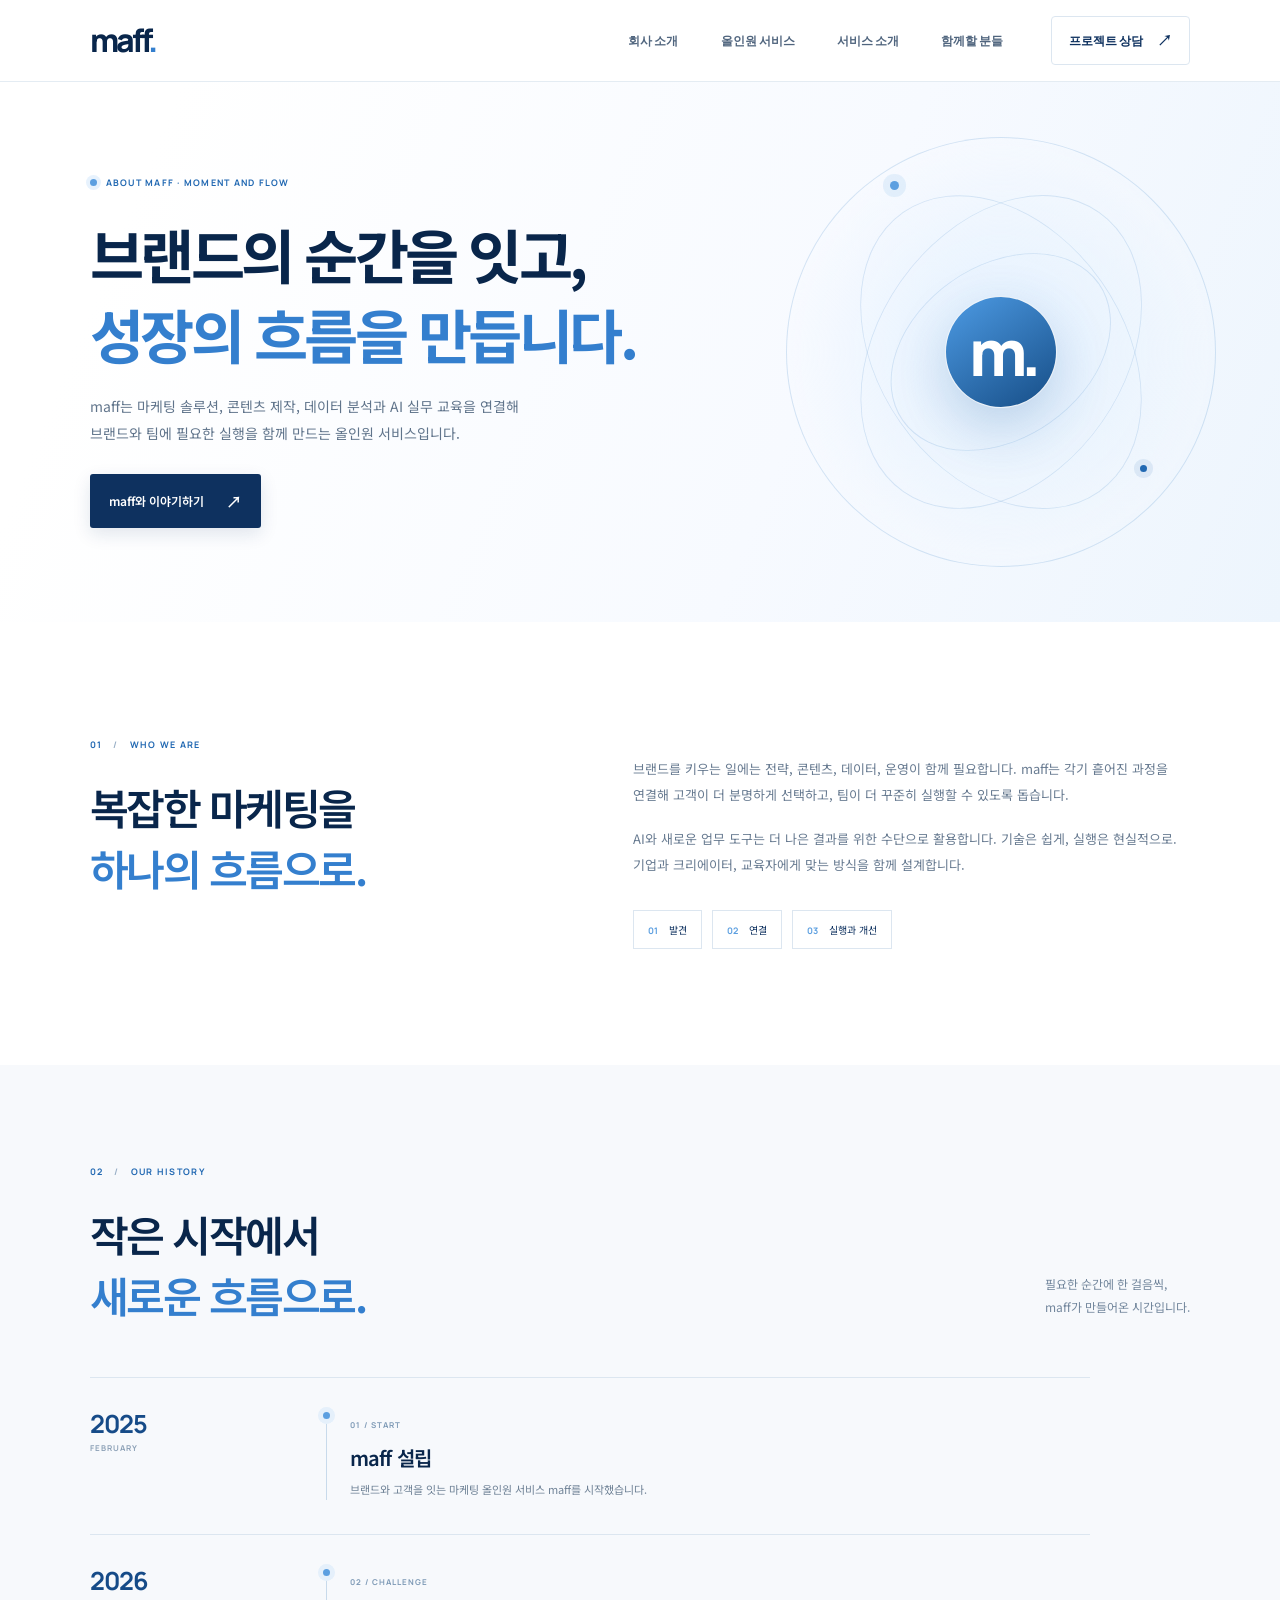
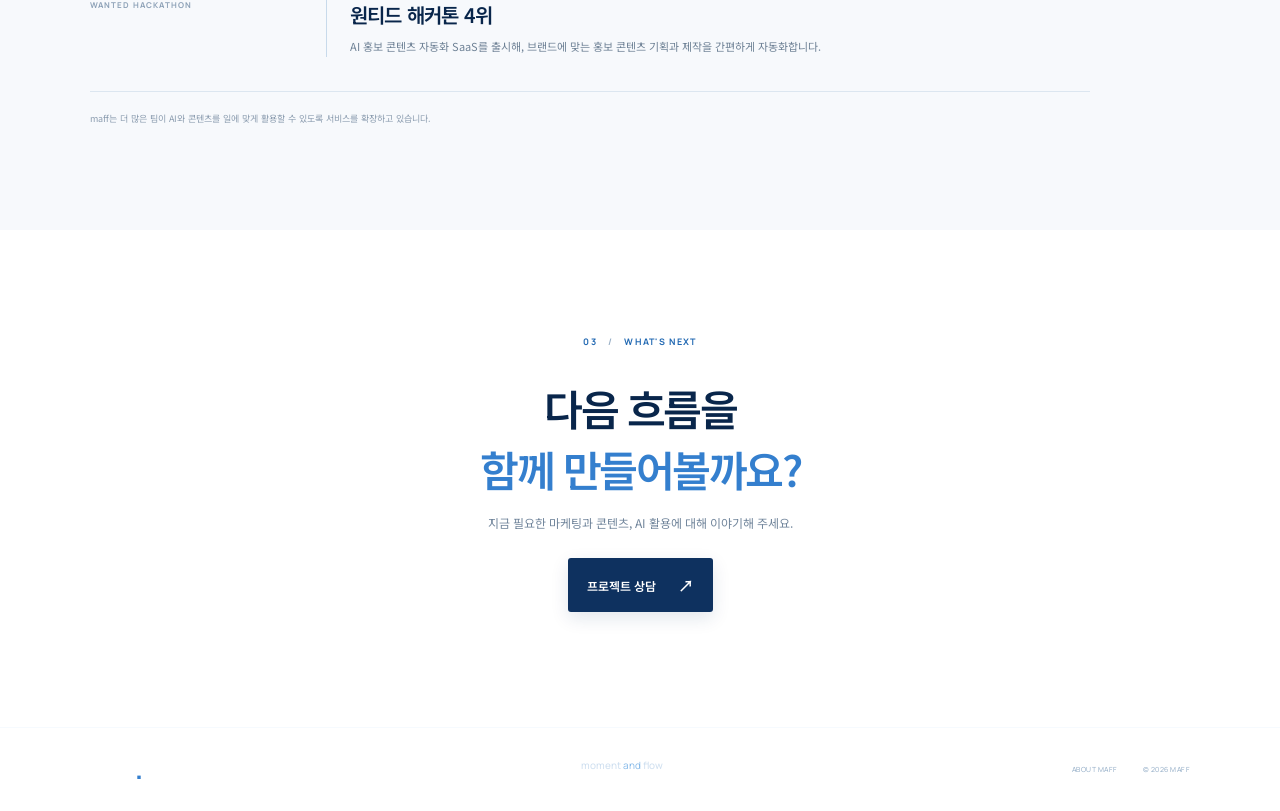
==== commit 6bf2538d: "Merge AI SaaS launch into hackathon milestone" ====
--- a/about.html
+++ b/about.html
@@ -63,11 +63,7 @@
           </li>
           <li class="timeline-item">
             <div class="timeline-date"><span>2026</span><small>WANTED HACKATHON</small></div>
-            <div class="timeline-content"><span class="timeline-index">02 / CHALLENGE</span><h3>원티드 해커톤 4위</h3><p>AI를 실무의 새로운 가능성으로 연결하는 아이디어와 실행력을 선보였습니다.</p></div>
-          </li>
-          <li class="timeline-item">
-            <div class="timeline-date"><span>2026</span><small>AI · CONTENT</small></div>
-            <div class="timeline-content"><span class="timeline-index">03 / LAUNCH</span><h3>AI 홍보 콘텐츠 자동화 SaaS 출시</h3><p>브랜드에 맞는 홍보 콘텐츠를 AI로 기획하고 제작하는 과정을 간편하게 자동화합니다.</p></div>
+            <div class="timeline-content"><span class="timeline-index">02 / CHALLENGE</span><h3>원티드 해커톤 4위</h3><p>AI 홍보 콘텐츠 자동화 SaaS를 출시해, 브랜드에 맞는 홍보 콘텐츠 기획과 제작을 간편하게 자동화합니다.</p></div>
           </li>
         </ol>
         <p class="history-note">maff는 더 많은 팀이 AI와 콘텐츠를 일에 맞게 활용할 수 있도록 서비스를 확장하고 있습니다.</p>
@@ -83,6 +79,6 @@
   </main>
 
   <footer class="site-footer section-shell"><a class="wordmark footer-wordmark" href="index.html#top">maff<span class="wordmark-dot">.</span></a><p class="footer-motto">moment <b>and</b> flow</p><div class="footer-meta"><a href="about.html">ABOUT MAFF</a><span>© 2026 MAFF</span></div></footer>
-  <script src="script.js?v=20261008-formspree-1"></script>
+  <script src="script.js?v=20261008-formspree-2"></script>
 </body>
 </html>
